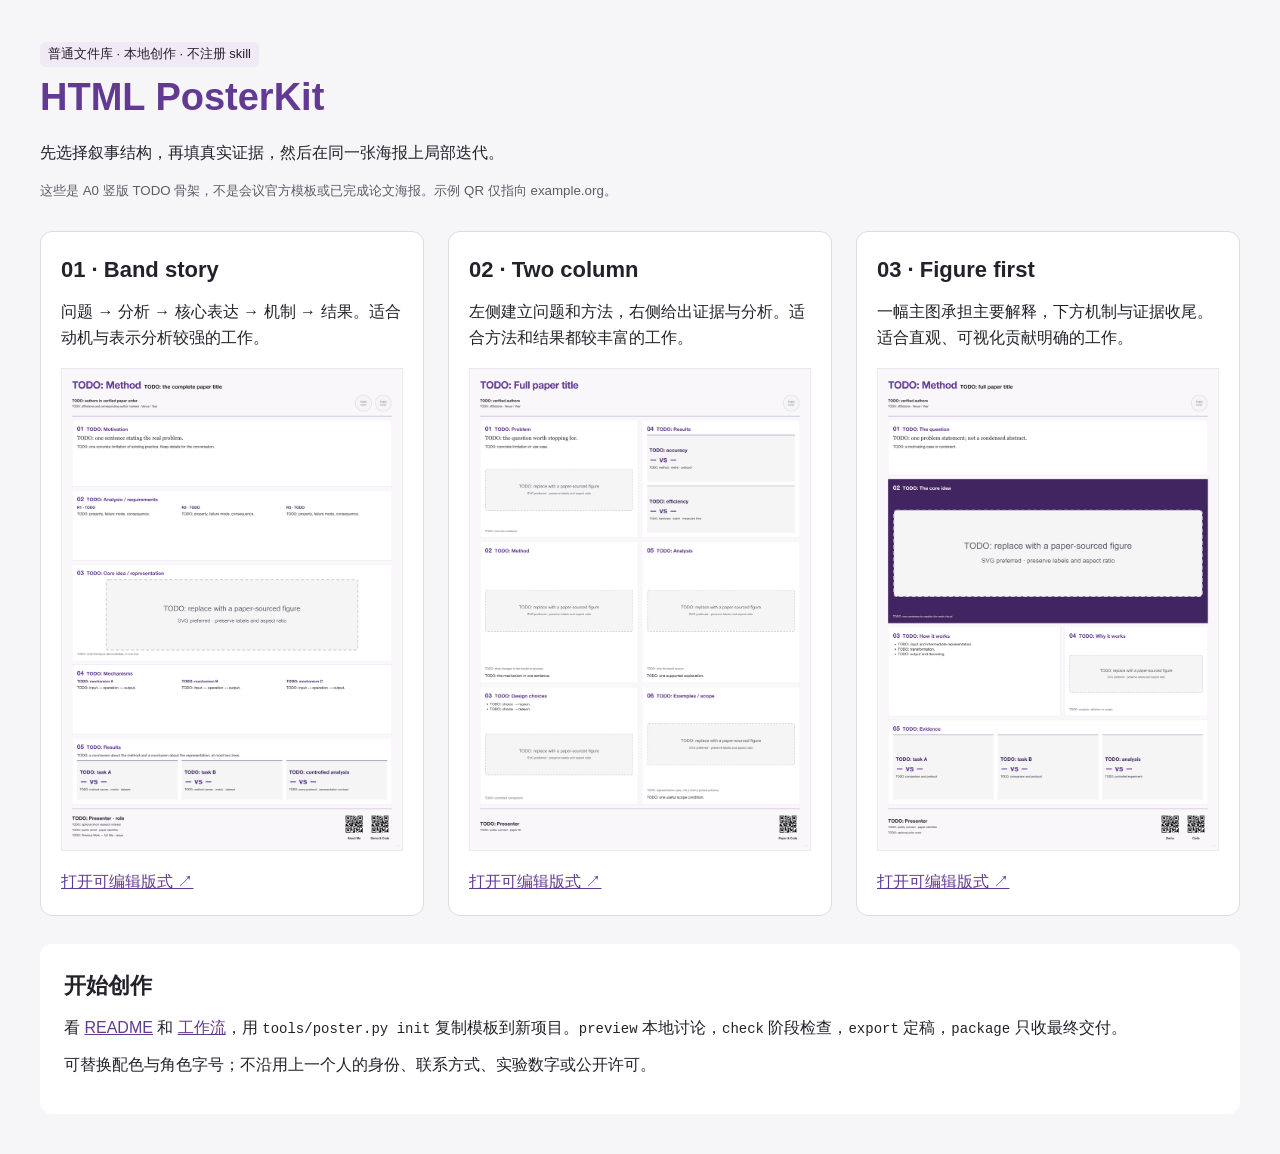
==== index.html @ 2ef8f07d "Add HTML poster templates and authoring workflow" ====
<!doctype html><html lang="zh-CN"><head><meta charset="utf-8"><meta name="viewport" content="width=device-width,initial-scale=1"><title>PosterKit · 三种竖版骨架</title>
<style>
*{box-sizing:border-box}body{margin:0;background:#f6f5f8;color:#24212a;font:16px/1.6 -apple-system,BlinkMacSystemFont,"Helvetica Neue",Arial,sans-serif}main{max-width:1440px;margin:auto;padding:40px}h1{font-size:38px;margin:0;color:#633a91}p{margin:12px 0}a{color:#633a91}.grid{display:grid;grid-template-columns:repeat(3,minmax(0,1fr));gap:24px;margin-top:28px}.tile{background:white;padding:20px;border:1px solid #dfd9e6;border-radius:12px}h2{font-size:22px;margin:0}.tile img{width:100%;display:block;margin:18px 0;border:1px solid #ece8f0}.tag{display:inline-block;background:#f0eaf6;border-radius:6px;padding:2px 8px;font-size:13px}.notes{background:white;padding:24px;margin-top:28px;border-radius:12px}code{font-size:14px}small{color:#605b69}@media(max-width:900px){.grid{grid-template-columns:1fr}main{padding:24px}}
</style></head><body><main><span class="tag">普通文件库 · 本地创作 · 不注册 skill</span><h1>HTML PosterKit</h1><p>先选择叙事结构，再填真实证据，然后在同一张海报上局部迭代。</p><small>这些是 A0 竖版 TODO 骨架，不是会议官方模板或已完成论文海报。示例 QR 仅指向 example.org。</small>
<div class="grid">
<article class="tile"><h2>01 · Band story</h2><p>问题 → 分析 → 核心表达 → 机制 → 结果。适合动机与表示分析较强的工作。</p><a href="templates/band-story.html"><img src="previews/band-story.png" alt="顺序叙事模板预览">打开可编辑版式 ↗</a></article>
<article class="tile"><h2>02 · Two column</h2><p>左侧建立问题和方法，右侧给出证据与分析。适合方法和结果都较丰富的工作。</p><a href="templates/two-column.html"><img src="previews/two-column.png" alt="双栏模板预览">打开可编辑版式 ↗</a></article>
<article class="tile"><h2>03 · Figure first</h2><p>一幅主图承担主要解释，下方机制与证据收尾。适合直观、可视化贡献明确的工作。</p><a href="templates/figure-first.html"><img src="previews/figure-first.png" alt="主图优先模板预览">打开可编辑版式 ↗</a></article>
</div><section class="notes"><h2>开始创作</h2><p>看 <a href="README.md">README</a> 和 <a href="docs/01-workflow.md">工作流</a>，用 <code>tools/poster.py init</code> 复制模板到新项目。<code>preview</code> 本地讨论，<code>check</code> 阶段检查，<code>export</code> 定稿，<code>package</code> 只收最终交付。</p><p>可替换配色与角色字号；不沿用上一个人的身份、联系方式、实验数字或公开许可。</p></section></main></body></html>
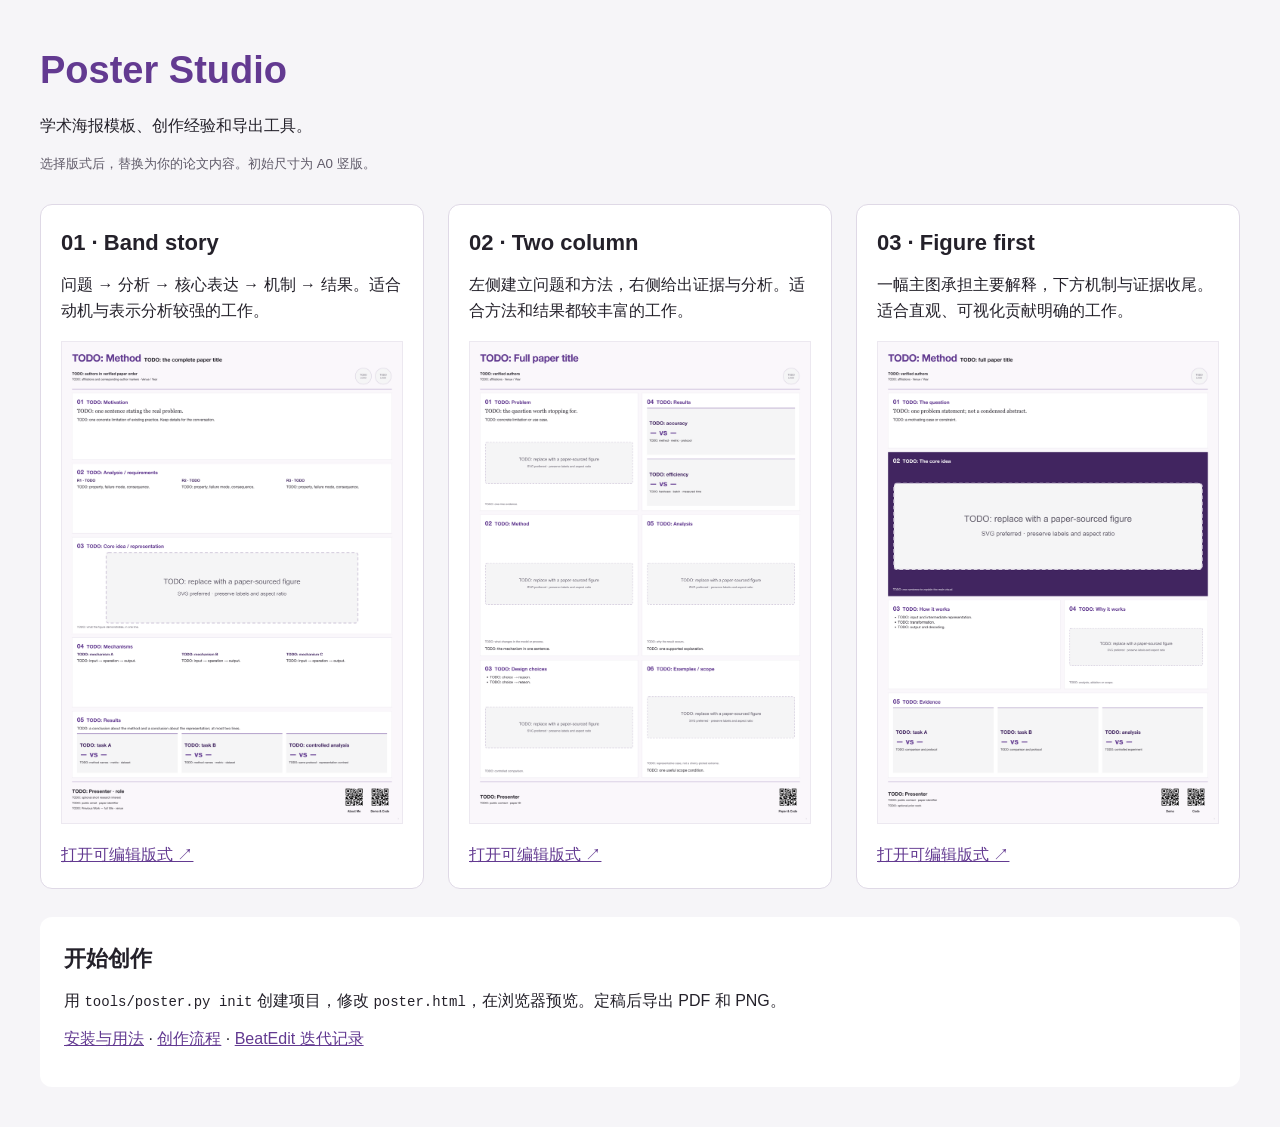
==== commit bd168047: "Rename project to Poster Studio and simplify documentation" ====
--- a/index.html
+++ b/index.html
@@ -1,9 +1,9 @@
-<!doctype html><html lang="zh-CN"><head><meta charset="utf-8"><meta name="viewport" content="width=device-width,initial-scale=1"><title>PosterKit · 三种竖版骨架</title>
+<!doctype html><html lang="zh-CN"><head><meta charset="utf-8"><meta name="viewport" content="width=device-width,initial-scale=1"><title>Poster Studio · 学术海报创作</title>
 <style>
 *{box-sizing:border-box}body{margin:0;background:#f6f5f8;color:#24212a;font:16px/1.6 -apple-system,BlinkMacSystemFont,"Helvetica Neue",Arial,sans-serif}main{max-width:1440px;margin:auto;padding:40px}h1{font-size:38px;margin:0;color:#633a91}p{margin:12px 0}a{color:#633a91}.grid{display:grid;grid-template-columns:repeat(3,minmax(0,1fr));gap:24px;margin-top:28px}.tile{background:white;padding:20px;border:1px solid #dfd9e6;border-radius:12px}h2{font-size:22px;margin:0}.tile img{width:100%;display:block;margin:18px 0;border:1px solid #ece8f0}.tag{display:inline-block;background:#f0eaf6;border-radius:6px;padding:2px 8px;font-size:13px}.notes{background:white;padding:24px;margin-top:28px;border-radius:12px}code{font-size:14px}small{color:#605b69}@media(max-width:900px){.grid{grid-template-columns:1fr}main{padding:24px}}
-</style></head><body><main><span class="tag">普通文件库 · 本地创作 · 不注册 skill</span><h1>HTML PosterKit</h1><p>先选择叙事结构，再填真实证据，然后在同一张海报上局部迭代。</p><small>这些是 A0 竖版 TODO 骨架，不是会议官方模板或已完成论文海报。示例 QR 仅指向 example.org。</small>
+</style></head><body><main><h1>Poster Studio</h1><p>学术海报模板、创作经验和导出工具。</p><small>选择版式后，替换为你的论文内容。初始尺寸为 A0 竖版。</small>
 <div class="grid">
 <article class="tile"><h2>01 · Band story</h2><p>问题 → 分析 → 核心表达 → 机制 → 结果。适合动机与表示分析较强的工作。</p><a href="templates/band-story.html"><img src="previews/band-story.png" alt="顺序叙事模板预览">打开可编辑版式 ↗</a></article>
 <article class="tile"><h2>02 · Two column</h2><p>左侧建立问题和方法，右侧给出证据与分析。适合方法和结果都较丰富的工作。</p><a href="templates/two-column.html"><img src="previews/two-column.png" alt="双栏模板预览">打开可编辑版式 ↗</a></article>
 <article class="tile"><h2>03 · Figure first</h2><p>一幅主图承担主要解释，下方机制与证据收尾。适合直观、可视化贡献明确的工作。</p><a href="templates/figure-first.html"><img src="previews/figure-first.png" alt="主图优先模板预览">打开可编辑版式 ↗</a></article>
-</div><section class="notes"><h2>开始创作</h2><p>看 <a href="README.md">README</a> 和 <a href="docs/01-workflow.md">工作流</a>，用 <code>tools/poster.py init</code> 复制模板到新项目。<code>preview</code> 本地讨论，<code>check</code> 阶段检查，<code>export</code> 定稿，<code>package</code> 只收最终交付。</p><p>可替换配色与角色字号；不沿用上一个人的身份、联系方式、实验数字或公开许可。</p></section></main></body></html>
+</div><section class="notes"><h2>开始创作</h2><p>用 <code>tools/poster.py init</code> 创建项目，修改 <code>poster.html</code>，在浏览器预览。定稿后导出 PDF 和 PNG。</p><p><a href="README.md">安装与用法</a> · <a href="docs/01-workflow.md">创作流程</a> · <a href="docs/02-iteration-lessons.md">BeatEdit 迭代记录</a></p></section></main></body></html>
